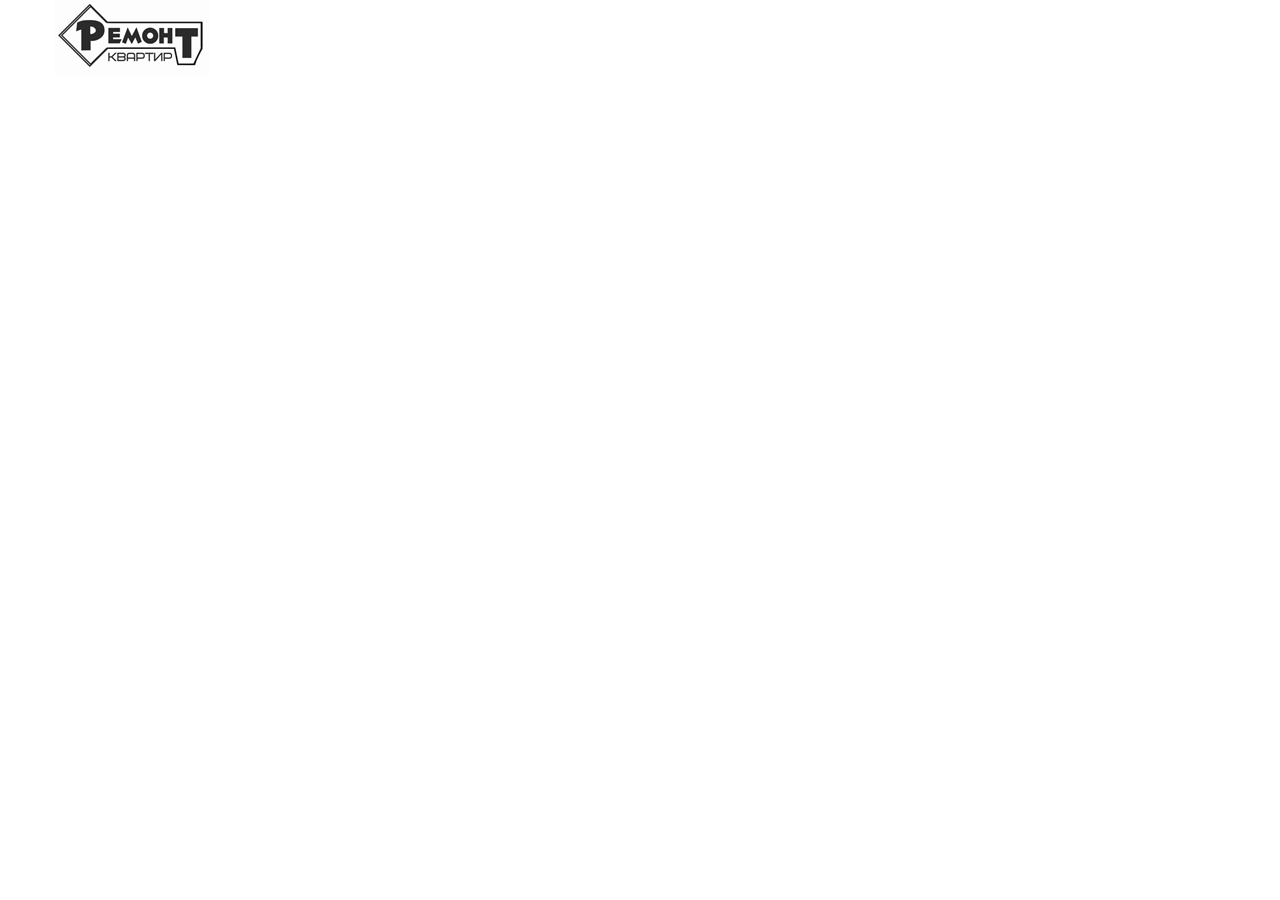
==== src/index.html @ b1ab9743 "Создал структура сайта, начал делать шапку, прикрепил логотип" ====
<!DOCTYPE html>
<html lang="ru">
<head>
    <meta charset="UTF-8">
    <meta name="viewport" content="width=device-width, initial-scale=1.0">
    <meta http-equiv="X-UA-Compatible" content="ie=edge">
    <title>Астраханский ремонт</title>
    <link rel="stylesheet" href="css/normalize.css">
    <link rel="stylesheet" href="css/style.css">
</head>
<body>
    <nav class="navbar">
      <div class="container">
        <div class="navbar-block">
          <div class="navbar__logo">
            <img src="img/logo.png" alt="">
          </div>
          <!-- /.navbar__logo -->
          <div class="navbar__info"></div>
          <!-- /.navbar__info -->
        </div>
        <!-- /.navbar-block -->
      </div>
      <!-- /.container -->
    </nav>
    <!-- /.navbar -->
</body>
</html>
---- src/css/style.css ----
.container {
  width: 1170px;
  margin: auto;
}
/*# sourceMappingURL=style.css.map */
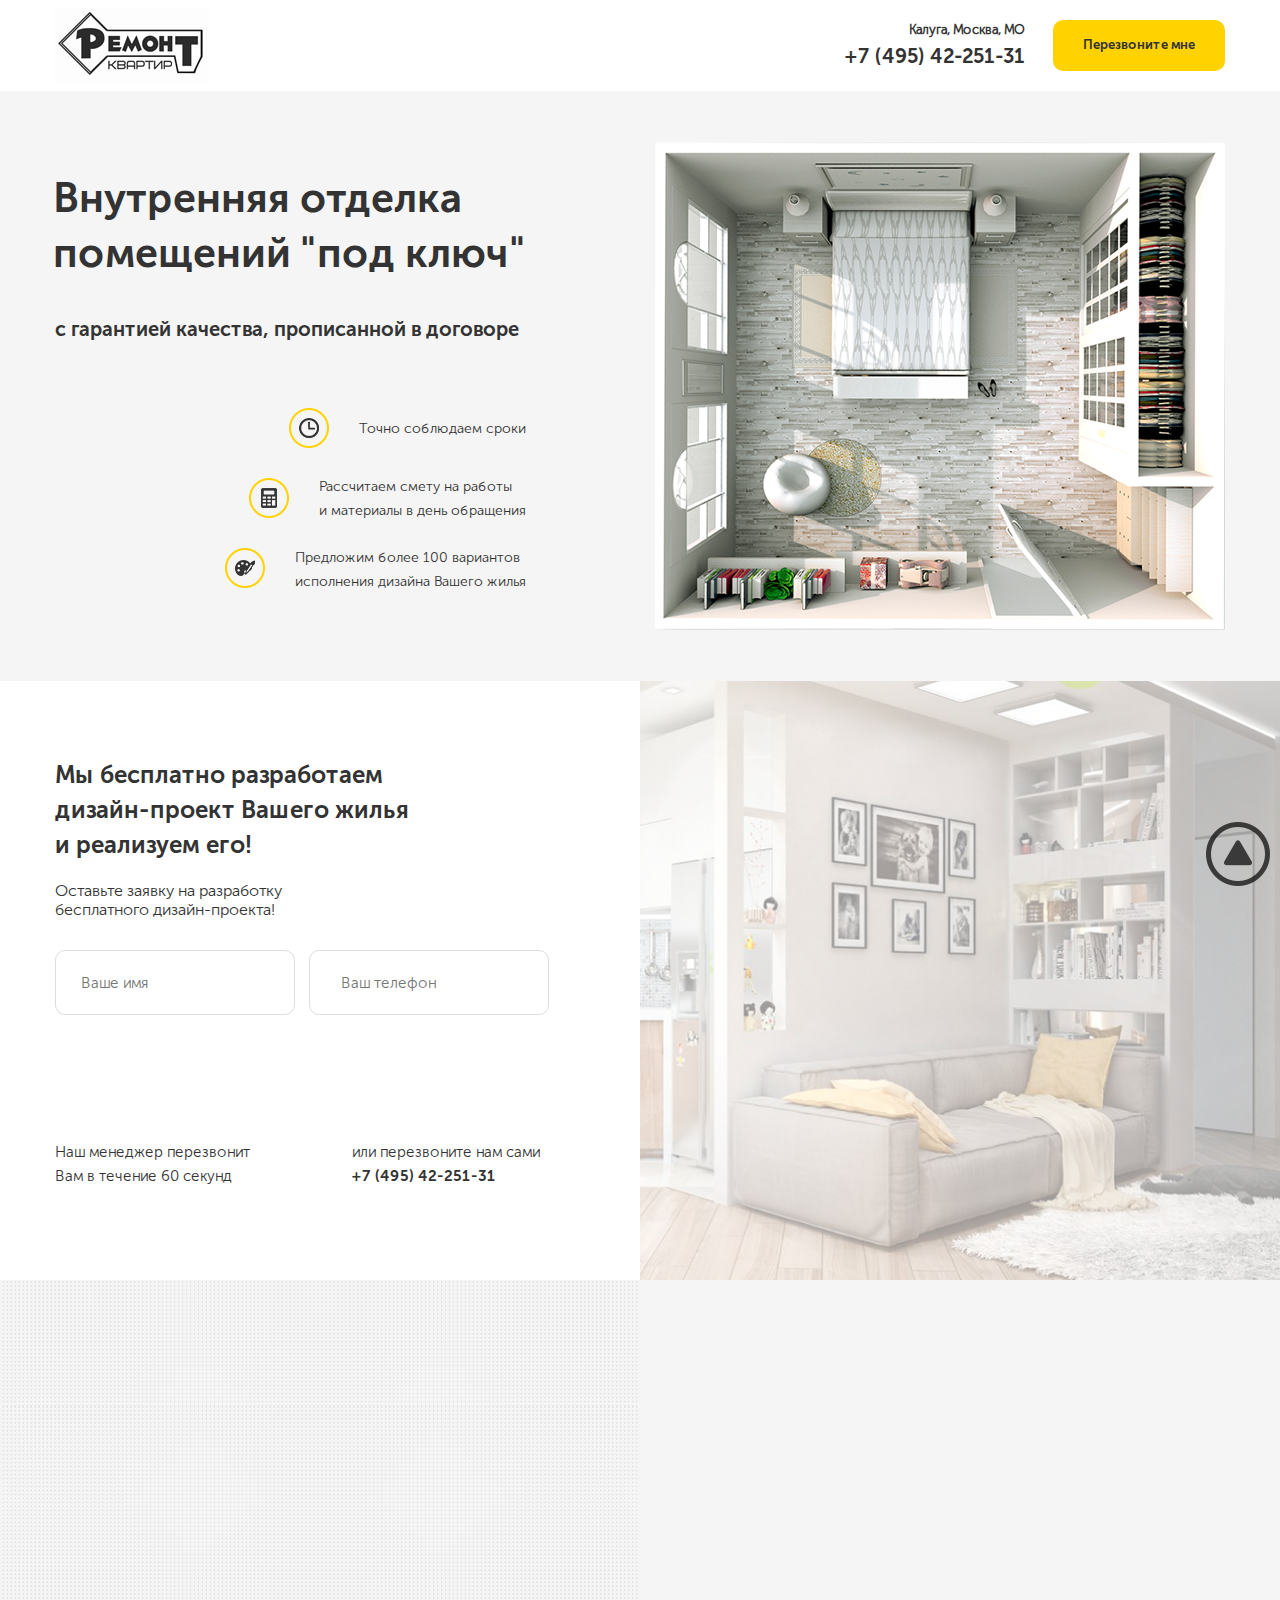
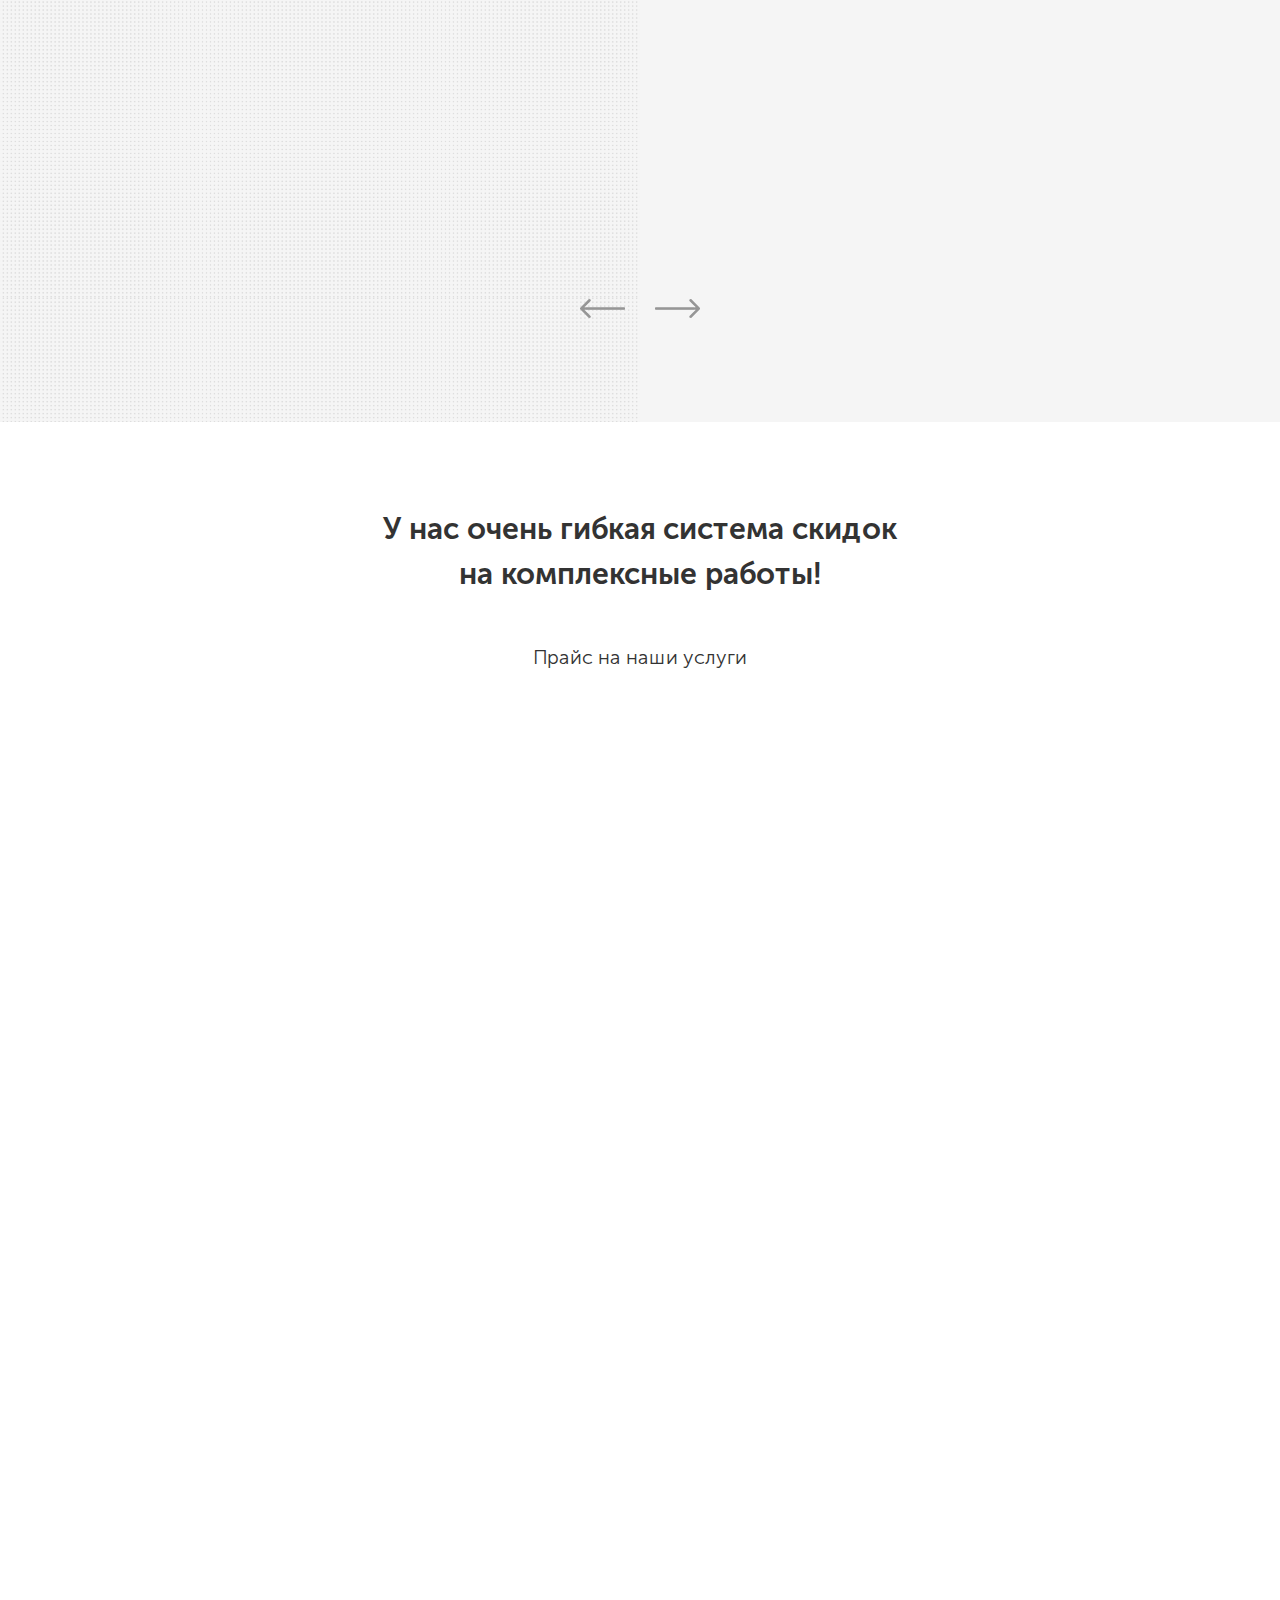
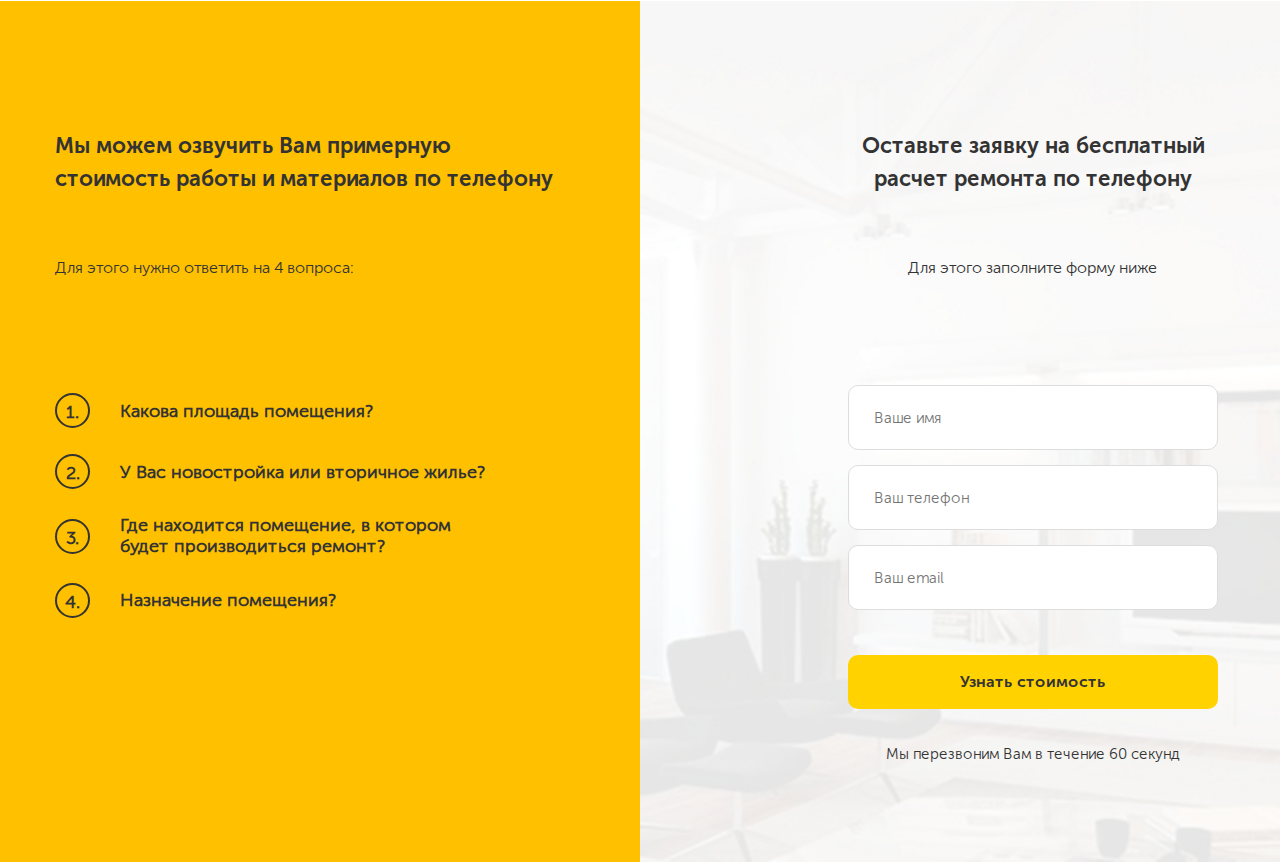
==== commit 4e1c3a21: "Выполнен урок 20" ====
--- a/src/index.html
+++ b/src/index.html
@@ -6,6 +6,8 @@
     <meta http-equiv="X-UA-Compatible" content="ie=edge">
     <title>Астраханский ремонт</title>
     <link rel="stylesheet" href="css/normalize.css">
+    <link rel="stylesheet" href="css/slick.css">
+    <link rel="stylesheet" href="css/animate.css">
     <link rel="stylesheet" href="css/style.css">
 </head>
 <body>
@@ -13,10 +15,18 @@
       <div class="container">
         <div class="navbar-block">
           <div class="navbar__logo">
-            <img src="img/logo.png" alt="">
+            <img src="img/logo.png" alt="логотип">
           </div>
           <!-- /.navbar__logo -->
-          <div class="navbar__info"></div>
+          <div class="navbar__info">
+            <div class="navbar__contacts">
+              <span class="navbar__address">
+                Калуга, Москва, МО
+              </span>
+              <a href="tel:+7(495)42-251-31" class="navbar_phone">+7 (495) 42-251-31</a>
+            </div>
+            <button class="button navbar__button" id="button">Перезвоните мне</button>
+          </div>
           <!-- /.navbar__info -->
         </div>
         <!-- /.navbar-block -->
@@ -24,5 +34,257 @@
       <!-- /.container -->
     </nav>
     <!-- /.navbar -->
+    <div class="main">
+      <div class="container">
+        <div class="main-block">
+          <div class="main-info">
+            <h1 class="main-info__title">Внутренняя отделка <br> помещений "под ключ"</h1>
+              <div class="main-info__subtitle">с гарантией качества, прописанной в договоре
+              </div>
+              <ul class="main-list">
+                <li class="main-list__item">
+                  <div class="main-list__image">
+                    <img src="img/clock.png" alt="Часы">
+                  </div>
+                  <span class="main-list__text">
+                    Точно соблюдаем сроки
+                  </span>
+                </li>
+                <li class="main-list__item">
+                  <div class="main-list__image">
+                    <img src="img/calc.png" alt="Калькулятор">   
+                  </div>
+                  <span class="main-list__text">
+                    Рассчитаем смету на работы <br>
+                    и материалы в день обращения           
+                  </span>
+                </li>
+                <li class="main-list__item">
+                  <div class="main-list__image">
+                    <img src="img/colors.png" alt="Краски">
+                  </div>
+                  <span class="main-list__text">
+                    Предложим более 100 вариантов <br>
+                    исполнения дизайна Вашего жилья 
+                  </span>
+                </li>
+              </ul>
+          </div>
+          <!-- /.main-block__info -->
+          <div class="main-image">
+            <img src="img/interior.png" alt="Интерьер">
+          </div>
+          <!-- /.main-image -->
+        </div>
+        <!-- /.main-block -->
+      </div>
+      <!-- /.container -->
+    </div>
+    <!-- /.main -->
+    <section class="offer">
+      <div class="container">
+        <div class="offer-block">
+            <h2 class="offer-block__title">Мы бесплатно разработаем дизайн-проект Вашего жилья и реализуем его!</h2>
+            <!-- /.offer-block__title -->
+            <span class="offer-block__subtitle">Оставьте заявку на разработку бесплатного дизайн-проекта!
+            </span>
+            <!-- /.offer-block__subtitle -->
+            <form action="#" class="form offer__form" id="offer-form">
+              <input type="text" name="username" class="input form__input" placeholder="Ваше имя">
+              <input type="tel" name="phone" class="input form__input phone" placeholder="Ваш телефон">
+              <button class="button offer__button wow pulse">Получить бесплатный дизайн-проект</button>
+            </form>
+            <!-- /.form offer__form -->
+            <div class="offer-block__footer">
+              <span class="offer-block__message">Наш менеджер перезвонит Вам в течение 60 секунд
+                </span>
+              <div class="offer-block__feedback">
+                <span class="offer-block__or-call">или перезвоните нам сами</span>
+                <a href="tel:+7(495)42-251-31" class="offer-block__call">+7 (495) 42-251-31</a>
+              </div>
+            </div>
+            <!-- /.offer-block__footer -->
+        </div>
+        <!-- /.offer-block -->
+      </div>
+      <!-- /.container -->
+    </section>
+    <!-- /.offer -->
+    <section class="section portfolio">
+      <div class="container">
+        <h2 class="section-title portfolio__title wow fadeInDown" data-wow-delay="0.3s">
+          Работая с 2007 года,<br> мы сделали более 500 ремонтов в квартирах и домах </h2>
+        <div class="slider wow zoomIn" data-wow-delay="0.6s">
+          <div class="slider__item"><img class="slider__img" src="img/slider-1.jpg" alt=""></div>
+          <div class="slider__item"><img class="slider__img" src="img/slider-2.jpg" alt=""></div>
+          <div class="slider__item"><img class="slider__img" src="img/slider-3.jpg" alt=""></div>
+          <div class="slider__item"><img class="slider__img" src="img/slider-1.jpg" alt=""></div>
+          <div class="slider__item"><img class="slider__img" src="img/slider-2.jpg" alt=""></div>
+          <div class="slider__item"><img class="slider__img" src="img/slider-3.jpg" alt=""></div>
+        </div>
+        <div class="arrows portfolio__arrows">
+          <div class="arrows-left"><img src="img/left-arrow.png" alt=""></div>
+          <div class="arrows-right"><img src="img/right-arrow.png" alt=""></div>
+        </div>
+      </div>
+      <!-- /.container -->
+    </section>
+    <!-- /.section portfolio -->
+
+    <div class="modal" id="modal">
+      <div class="modal-dialog">
+        <button class="modal-dialog__close" id="close">&times;</button>
+        <h4 class="modal-dialog__title">Высплывающее окно.</h4>
+      </div>
+      <!-- /.modal-dialog -->
+    </div>
+    <!-- /.modal -->
+    <section class="section price">
+      <div class="container">
+        <h2 class="section-title price__title">У нас очень гибкая система скидок на комплексные работы!
+          </h2>
+        <!-- /.section-title price__title -->
+        <span class="cection-subtitle price__subtitle">Прайс на наши услуги</span>
+        <!-- /.cection-subtitle price__subtitle -->
+        <div class="cards">
+          <div class="card price__card wow fadeInUp" data-wow-delay="0.1s">
+            <div class="card__image"><img src="img/price/1.png" alt="" class="card__img"></div>
+            <!-- /.card__image -->
+            <div class="card__text">
+              <h4 class="card__title">Ремонт ванных комнат и с/у</h4>
+              <!-- /.card__title -->
+              <a href="#" class="card__link">Узнать цены</a>
+              <!-- /.card__link -->
+            </div>
+            <!-- /.card__text -->
+          </div>
+          <!-- /.card -->
+          <div class="card price__card wow fadeInUp" data-wow-delay="0.2s">
+            <div class="card__image"><img src="img/price/6.png" alt="" class="card__img"></div>
+            <!-- /.card__image -->
+            <div class="card__text">
+              <h4 class="card__title">Ремонт комнат и квартир</h4>
+              <!-- /.card__title -->
+              <a href="#" class="card__link">Узнать цены</a>
+              <!-- /.card__link -->
+            </div>
+            <!-- /.card__text -->
+          </div>
+          <!-- /.card -->
+          <div class="card price__card wow fadeInUp" data-wow-delay="0.3s">
+            <div class="card__image"><img src="img/price/2.png" alt="" class="card__img"></div>
+            <!-- /.card__image -->
+            <div class="card__text">
+              <h4 class="card__title">Отделка офисных помещений</h4>
+              <!-- /.card__title -->
+              <a href="#" class="card__link">Узнать цены</a>
+              <!-- /.card__link -->
+            </div>
+            <!-- /.card__text -->
+          </div>
+          <!-- /.card -->
+          <div class="card price__card wow fadeInUp" data-wow-delay="0.4s">
+            <div class="card__image"><img src="img/price/5.png" alt="" class="card__img"></div>
+            <!-- /.card__image -->
+            <div class="card__text">
+              <h4 class="card__title">Ремонт в новостройках</h4>
+              <!-- /.card__title -->
+              <a href="#" class="card__link">Узнать цены</a>
+              <!-- /.card__link -->
+            </div>
+            <!-- /.card__text -->
+          </div>
+          <!-- /.card -->
+          <div class="card price__card wow fadeInUp" data-wow-delay="0.5s">
+            <div class="card__image"><img src="img/price/4.png" alt="" class="card__img"></div>
+            <!-- /.card__image -->
+            <div class="card__text">
+              <h4 class="card__title">Ремонт кухонь</h4>
+              <!-- /.card__title -->
+              <a href="#" class="card__link">Узнать цены</a>
+              <!-- /.card__link -->
+            </div>
+            <!-- /.card__text -->
+          </div>
+          <!-- /.card -->
+          <div class="card price__card wow fadeInUp" data-wow-delay="0.6s">
+            <div class="card__image"><img src="img/price/3.png" alt="" class="card__img"></div>
+            <!-- /.card__image -->
+            <div class="card__text">
+              <h4 class="card__title">Ремонт дач и коттеджей</h4>
+              <!-- /.card__title -->
+              <a href="#" class="card__link">Узнать цены</a>
+              <!-- /.card__link -->
+            </div>
+            <!-- /.card__text -->
+          </div>
+          <!-- /.card -->
+        </div>
+        <!-- /.cards -->
+      </div>
+
+      <!-- /.container -->
+    </section>
+    <!-- /.section price -->
+  <div class="section brif">
+    <div class="container">
+      <div class="brif-block">
+        <div class="interview brif__interview">
+          <h3 class="interview__title">Мы можем озвучить Вам примерную стоимость работы и материалов по телефону</h3>
+          <span class="interview__subtitle">Для этого нужно ответить на 4 вопроса:</span>
+          <ul class="interview-list">
+            <li class="interview-list__item">
+              <span class="interview-list__counter">1.</span>
+              <span class="interview-list__text">Какова площадь помещения?</span>
+            </li>
+            <li class="interview-list__item">
+              <span class="interview-list__counter">2.</span>
+              <span class="interview-list__text">У Вас новостройка или вторичное жилье?</span>
+            </li>
+            <li class="interview-list__item">
+              <span class="interview-list__counter">3.</span>
+              <span class="interview-list__text">Где находится помещение, в котором будет производиться ремонт?</span>
+            </li>
+            <li class="interview-list__item">
+              <span class="interview-list__counter">4.</span>
+              <span class="interview-list__text">Назначение помещения?</span>
+            </li>
+          </ul>
+        </div>
+        <!-- /.interview brif__interview -->
+        <div class="form brif__form">
+          <h3 class="form__title">Оставьте заявку на бесплатный 
+              расчет ремонта по телефону</h3>
+          <span class="form__subtitle">Для этого заполните форму ниже</span>
+          <form action="#" id="brif-form">
+            <input type="text" name="username" class="input brif__input" placeholder="Ваше имя">
+            <input type="tel" name="phone" class="input brif__input phone" placeholder="Ваш телефон">
+            <input type="email" name="email" class="input brif__input" placeholder="Ваш email">
+            <button class="button brif__button">Узнать стоимость</button>
+            <span class="form__discription">Мы перезвоним Вам в течение 60 секунд</span>
+          </form>
+        </div>
+        <!-- /.form brif__form -->
+      </div>
+      <!-- /.brif-block -->
+    </div>
+    <!-- /.container -->
+  </div>
+  <!-- /.section brif -->
+
+
+    <div class="navigation">
+      <img src="img/up.png" alt="наверх" id="top">
+    </div>
+
+    <script src="js/jquery-3.4.1.min.js"></script>
+    <script src="js/modal.js"></script>
+    <script src="js/nav.js"></script>
+    <script src="js/slick.min.js"></script>
+    <script src="js/portfolio.js"></script>
+    <script src="js/wow.min.js"></script>
+    <script src="js/jquery.validate.min.js"></script>
+    <script src="js/jquery.maskedinput.min.js"></script>
+    
 </body>
 </html>--- a/src/css/style.css
+++ b/src/css/style.css
@@ -1,5 +1,833 @@
+* {
+  -webkit-box-sizing: border-box;
+          box-sizing: border-box;
+}
+
+body {
+  font-family: 'Museo Sans 300 Light';
+}
+
+img {
+  max-width: 100%;
+}
+
 .container {
-  width: 1170px;
+  max-width: 1170px;
+  margin-left: auto;
+  margin-right: auto;
+}
+
+.button {
+  border-radius: 10px;
+  background-color: #ffd200;
+  border: none;
+  padding: 18px 30px;
+  -webkit-transition: 0.2s;
+  transition: 0.2s;
+}
+
+.button:hover {
+  background-color: #ffe04d;
+  cursor: pointer;
+}
+
+.button:focus {
+  outline: none;
+}
+
+.button:active {
+  background-color: #cca800;
+}
+
+.arrows-left:hover, .arrows-right:hover {
+  cursor: pointer;
+}
+
+@media (max-width: 1200px) {
+  .container {
+    width: 95%;
+  }
+}
+
+@media (max-width: 768px) {
+  .navbar__contacts {
+    display: none;
+  }
+}
+
+@media (max-width: 567px) {
+  .container {
+    width: 95%;
+  }
+}
+
+.navbar {
+  padding: 8px 0;
+}
+
+.navbar-block {
+  display: -webkit-box;
+  display: -ms-flexbox;
+  display: flex;
+  -webkit-box-pack: justify;
+      -ms-flex-pack: justify;
+          justify-content: space-between;
+  -webkit-box-align: center;
+      -ms-flex-align: center;
+          align-items: center;
+}
+
+.navbar__info {
+  display: -webkit-box;
+  display: -ms-flexbox;
+  display: flex;
+  -webkit-box-align: center;
+      -ms-flex-align: center;
+          align-items: center;
+  text-align: right;
+}
+
+.navbar__address {
+  display: -webkit-box;
+  display: -ms-flexbox;
+  display: flex;
+  -webkit-box-orient: vertical;
+  -webkit-box-direction: normal;
+      -ms-flex-direction: column;
+          flex-direction: column;
+  color: #333333;
+  font-size: 13px;
+  font-weight: 700;
+  margin-bottom: 7px;
+  font-family: 'Museo Sans 300 Light';
+}
+
+.navbar__logo {
+  display: -webkit-box;
+  display: -ms-flexbox;
+  display: flex;
+  -webkit-box-pack: center;
+      -ms-flex-pack: center;
+          justify-content: center;
+  -webkit-box-align: center;
+      -ms-flex-align: center;
+          align-items: center;
+}
+
+.navbar__button {
+  margin-left: 28px;
+  font-family: 'Museo Sans 700 Light';
+  color: #333333;
+  font-size: 13px;
+  font-weight: 400;
+}
+
+.navbar_phone {
+  color: #333333;
+  font-size: 20px;
+  font-weight: 700;
+  text-decoration: none;
+  font-family: 'Museo Sans 700 Light';
+}
+
+@media (max-width: 382px) {
+  .navbar {
+    padding: 17px 0;
+  }
+  .navbar__logo {
+    max-width: 91px;
+  }
+  .navbar__button {
+    font-size: 10px;
+    padding: 15px 26px 14px 26px;
+    border-radius: 5px;
+  }
+}
+
+.main {
+  padding-top: 51px;
+  padding-bottom: 47px;
+  background-color: #f5f5f5;
+}
+
+.main-block {
+  display: -webkit-box;
+  display: -ms-flexbox;
+  display: flex;
+  -webkit-box-pack: justify;
+      -ms-flex-pack: justify;
+          justify-content: space-between;
+  -webkit-box-align: center;
+      -ms-flex-align: center;
+          align-items: center;
+}
+
+.main-info {
+  margin-top: -1px;
+}
+
+.main-info__title {
+  color: #333333;
+  font-size: 41px;
+  line-height: 55px;
+  margin: 0px 0 16px -2px;
+  font-family: 'Museo Sans 700 Light';
+}
+
+.main-info__subtitle {
+  color: #333333;
+  font-size: 20px;
+  font-weight: 700;
+  line-height: 65px;
+  font-family: 'Museo Sans 700 Light';
+}
+
+.main-list {
+  margin: 0;
+  padding: 32px 0 0 0;
+}
+
+.main-list__text {
+  font-family: 'Museo Sans 300 Light';
+  font-size: 14px;
+  font-weight: 400;
+  line-height: 24px;
+  color: #333333;
+}
+
+.main-list__item {
+  display: -webkit-box;
+  display: -ms-flexbox;
+  display: flex;
+  -webkit-box-pack: end;
+      -ms-flex-pack: end;
+          justify-content: end;
+  -webkit-box-align: center;
+      -ms-flex-align: center;
+          align-items: center;
+}
+
+.main-list__image {
+  margin-right: 30px;
+  padding: 14px 0 12px 0;
+}
+
+@media (max-width: 1200px) {
+  .main-block {
+    -webkit-box-orient: vertical;
+    -webkit-box-direction: normal;
+        -ms-flex-direction: column;
+            flex-direction: column;
+  }
+}
+
+@media (max-width: 768px) {
+  .main-info__title {
+    margin-bottom: 0;
+  }
+  .main-list {
+    padding-top: 18px;
+    margin-bottom: 38px;
+  }
+  .main-list__image {
+    padding: 10px 0 10px 0;
+  }
+  .main-image {
+    margin-bottom: 52px;
+  }
+}
+
+@media (max-width: 386px) {
+  .container {
+    max-width: 87%;
+  }
+  .main {
+    margin-top: 0;
+    padding: 0;
+  }
+  .main-info__title {
+    font-size: 24px;
+    padding: 45px 0 0 6px;
+    line-height: 1.2;
+  }
+}
+
+@font-face {
+  font-family: 'Museo Sans 300 Light';
+  src: url("../fonts/MuseoSans/MuseoSansCyrl-300.eot");
+  src: url("../fonts/MuseoSans/MuseoSansCyrl-300.eot?#iefix") format("embedded-opentype"), url("../fonts/MuseoSans/MuseoSansCyrl-300.woff") format("woff"), url("../fonts/MuseoSans/MuseoSansCyrl-300.ttf") format("truetype");
+  font-weight: normal;
+  font-style: normal;
+}
+
+@font-face {
+  font-family: 'Museo Sans 700 Light';
+  src: url("../fonts/MuseoSans/MuseoSansCyrl-700.eot");
+  src: url("../fonts/MuseoSans/MuseoSansCyrl-700.eot?#iefix") format("embedded-opentype"), url("../fonts/MuseoSans/MuseoSansCyrl-700.woff") format("woff"), url("../fonts/MuseoSans/MuseoSansCyrl-700.ttf") format("truetype");
+  font-weight: normal;
+  font-style: normal;
+}
+
+.offer {
+  padding-top: 56px;
+  padding-bottom: 92px;
+  background: url("../img/background_offer.png") no-repeat;
+  background-size: contain;
+  background-position: center right;
+  position: relative;
+}
+
+.offer:before {
+  content: '';
+  width: 50%;
+  height: 100%;
+  position: absolute;
+  background: #ffffff;
+  top: 0;
+  left: 0;
+}
+
+.offer__button {
+  width: 100%;
+  margin-top: 30px;
+  color: #333333;
+  font-family: "Museo Sans 700 Light";
+  font-size: 16px;
+  font-weight: 400;
+  line-height: 18px;
+  padding: 25px 92px 27px 92px;
+}
+
+.offer-block {
+  width: 50%;
+  padding-right: 90px;
+  position: relative;
+}
+
+.offer-block__title {
+  margin-bottom: 20px;
+  color: #333333;
+  font-family: "Museo Sans 700 Light";
+  font-size: 24px;
+  line-height: 35px;
+  max-width: 354px;
+}
+
+.offer-block__subtitle {
+  display: block;
+  margin-bottom: 31px;
+  color: #333333;
+  font-family: "Museo Sans 300 Light";
+  font-size: 16px;
+  max-width: 232px;
+}
+
+.offer-block__footer {
+  display: -webkit-box;
+  display: -ms-flexbox;
+  display: flex;
+  -webkit-box-orient: horizontal;
+  -webkit-box-direction: normal;
+      -ms-flex-direction: row;
+          flex-direction: row;
+  -webkit-box-pack: justify;
+      -ms-flex-pack: justify;
+          justify-content: space-between;
+  padding-top: 25px;
+}
+
+.offer-block__message {
+  max-width: 225px;
+  color: #333333;
+  font-family: "Museo Sans 300 Light";
+  font-size: 15px;
+  line-height: 24px;
+}
+
+.offer-block__feedback {
+  display: -webkit-box;
+  display: -ms-flexbox;
+  display: flex;
+  -webkit-box-orient: vertical;
+  -webkit-box-direction: normal;
+      -ms-flex-direction: column;
+          flex-direction: column;
+  max-width: 192px;
+  margin-right: 10px;
+}
+
+.offer-block__or-call {
+  color: #333333;
+  font-family: "Museo Sans 300 Light";
+  font-size: 15px;
+  line-height: 24px;
+}
+
+.offer-block__call {
+  text-decoration: none;
+  color: #333333;
+  font-family: "Museo Sans 700 Light";
+  font-size: 15px;
+  line-height: 24px;
+}
+
+.form__input {
+  width: 240px;
+  height: 65px;
+  border-radius: 10px;
+  border: 1px solid #dddddd;
+  padding: 26px 0 26px 25px;
+  color: #999999;
+  font-family: "Museo Sans 300 Light";
+  font-size: 15px;
+  font-weight: 400;
+  line-height: 24px;
+}
+
+.form__input:first-child {
+  margin-right: 10px;
+}
+
+.form__input:nth-child(2) {
+  padding-left: 31px;
+}
+
+@media (max-width: 1200px) {
+  .form__input:first-child {
+    margin-bottom: 10px;
+  }
+  .form__input {
+    width: 100%;
+  }
+  .offer {
+    margin-left: 40px;
+  }
+  .offer__button {
+    padding: 25px 24px 27px 24px;
+  }
+}
+
+@media (max-width: 768px) {
+  .offer {
+    margin-left: 40px;
+  }
+  .offer__button {
+    padding: 15px 20px 15px 20px;
+    font-size: 13px;
+  }
+  .offer-block__message {
+    font-size: 13px;
+    line-height: 20px;
+    max-width: 220px;
+  }
+  .offer-block__or-call {
+    font-size: 13px;
+    line-height: 20px;
+  }
+  .offer-block__call {
+    font-size: 12px;
+    line-height: 20px;
+  }
+  .offer-block__feedback {
+    margin: 0;
+  }
+}
+
+.modal {
+  position: fixed;
+  left: 0;
+  top: 0;
+  width: 100%;
+  height: 100%;
+  background-color: rgba(0, 0, 0, 0.5);
+  display: none;
+}
+
+.modal_active {
+  display: -webkit-box;
+  display: -ms-flexbox;
+  display: flex;
+}
+
+.modal-dialog {
+  position: relative;
   margin: auto;
+  max-width: 450px;
+  width: 90%;
+  man-width: 200px;
+  background-color: #fff;
+  padding: 40px;
+  border-radius: 2px;
+}
+
+.modal-dialog__title {
+  color: #333333;
+  font-size: 20px;
+  font-weight: 700;
+  text-decoration: none;
+  font-family: 'Museo Sans 700 Light';
+}
+
+.modal-dialog__close {
+  position: absolute;
+  top: 0;
+  right: 0;
+  border-radius: 2px;
+  border: none;
+  background-color: #ccffff;
+}
+
+.modal-dialog__close:focus {
+  outline: none;
+}
+
+.modal-dialog__close:active {
+  background-color: #4dffff;
+}
+
+.navigation {
+  position: fixed;
+  display: inline-block;
+  right: 10px;
+  bottom: 10px;
+  opacity: 0.7;
+}
+
+.navigation:hover {
+  cursor: pointer;
+}
+
+.portfolio {
+  background: #f5f5f5 url("../img/potrfolio-pattern.jpg") repeat-y center;
+  background-size: 50%;
+  background-position: center left;
+}
+
+.portfolio__title {
+  text-align: center;
+  padding: 87px 0 94px 0;
+  margin: 0;
+  color: #333333;
+  font-family: 'Museo Sans 700 Light';
+  font-size: 30px;
+  line-height: 45px;
+}
+
+.portfolio__arrows {
+  margin: auto;
+  margin-top: 68px;
+  padding-bottom: 100px;
+  max-width: 120px;
+  display: -webkit-box;
+  display: -ms-flexbox;
+  display: flex;
+  -webkit-box-pack: justify;
+      -ms-flex-pack: justify;
+          justify-content: space-between;
+}
+
+.slick-slide:focus {
+  outline: none;
+}
+
+.slick-active {
+  width: 400px !important;
+}
+
+.slick-track {
+  width: 6000px !important;
+}
+
+.price__title {
+  max-width: 515px;
+  margin: auto;
+  text-align: center;
+  margin-top: 85px;
+  color: #333333;
+  font-family: "Museo Sans 700 Light";
+  font-size: 30px;
+  line-height: 45px;
+  margin-bottom: 38px;
+}
+
+.price__subtitle {
+  margin-bottom: 47px;
+  text-align: center;
+  display: block;
+  color: #333333;
+  font-family: "Museo Sans 300 Light";
+  font-size: 20px;
+  line-height: 45px;
+}
+
+.price__card {
+  padding-bottom: 44px;
+  margin-bottom: 30px;
+  width: 370px;
+}
+
+.cards {
+  display: -webkit-box;
+  display: -ms-flexbox;
+  display: flex;
+  -webkit-box-pack: justify;
+      -ms-flex-pack: justify;
+          justify-content: space-between;
+  -ms-flex-wrap: wrap;
+      flex-wrap: wrap;
+}
+
+.card {
+  text-align: center;
+  border: 1px solid #e8e8e8;
+}
+
+.card:hover {
+  -webkit-box-shadow: 0 20px 25px rgba(0, 0, 0, 0.1);
+          box-shadow: 0 20px 25px rgba(0, 0, 0, 0.1);
+  -webkit-transition: 0.2s;
+  transition: 0.2s;
+}
+
+.card:hover .card__image:before {
+  opacity: 1;
+}
+
+.card__image {
+  position: relative;
+}
+
+.card__image::before {
+  content: '';
+  position: absolute;
+  left: 0;
+  top: 0;
+  width: 100%;
+  height: 100%;
+  background-image: -webkit-gradient(linear, left bottom, left top, from(#ffd200), to(rgba(255, 255, 255, 0)));
+  background-image: linear-gradient(to top, #ffd200 0%, rgba(255, 255, 255, 0) 100%);
+  opacity: 0;
+  -webkit-transition: 0.2s;
+  transition: 0.2s;
+}
+
+.card__title {
+  color: #333333;
+  font-family: "Museo Sans 300 Light";
+  font-size: 18px;
+  line-height: 45px;
+  margin-top: 22px;
+  margin-left: 3px;
+  margin-bottom: 17px;
+}
+
+.card__img {
+  display: block;
+}
+
+.card__link {
+  display: inline-block;
+  color: #333333;
+  font-family: "Museo Sans 700 Light";
+  font-size: 16px;
+  line-height: 18px;
+  text-decoration: none;
+  position: relative;
+}
+
+.card__link:hover:after {
+  height: 12px;
+}
+
+.card__link:after {
+  content: '';
+  display: block;
+  position: absolute;
+  bottom: -4px;
+  left: 0;
+  width: 100%;
+  height: 3px;
+  background-color: #ffd200;
+  z-index: -1;
+  -webkit-transition: 0.2s;
+  transition: 0.2s;
+}
+
+.brif {
+  background: url("../img/brif/brif_bg.jpg"), url("../img/brif/brif_bg_right.jpg");
+  background-position: left center, center right;
+  background-size: 50%, cover;
+  background-repeat: repeat-y, no-repeat;
+}
+
+.brif-block {
+  display: -webkit-box;
+  display: -ms-flexbox;
+  display: flex;
+  padding-top: 106px;
+  padding-bottom: 96px;
+}
+
+.brif__interview {
+  -ms-flex-preferred-size: 50%;
+      flex-basis: 50%;
+  padding-right: 71px;
+}
+
+.brif__form {
+  -ms-flex-preferred-size: 50%;
+      flex-basis: 50%;
+  padding-left: 200px;
+  text-align: center;
+}
+
+.brif__input {
+  width: 100%;
+  max-width: 370px;
+  margin-bottom: 15px;
+  height: 65px;
+  border-radius: 10px;
+  border: 1px solid #dddddd;
+  padding: 26px 0 26px 25px;
+  color: #999999;
+  font-family: "Museo Sans 300 Light";
+  font-size: 15px;
+  font-weight: 400;
+  line-height: 24px;
+}
+
+.brif__button {
+  width: 100%;
+  max-width: 370px;
+  margin-top: 30px;
+  margin-bottom: 33px;
+  color: #333333;
+  font-family: "Museo Sans 700 Light";
+  font-size: 16px;
+  font-weight: 400;
+  line-height: 18px;
+}
+
+.interview__title {
+  margin-bottom: 50px;
+  color: #333333;
+  font-family: "Museo Sans 700 Light";
+  font-size: 22px;
+  line-height: 33px;
+}
+
+.interview__subtitle {
+  color: #333333;
+  font-family: "Museo Sans 300 Light";
+  font-size: 16px;
+  line-height: 45px;
+}
+
+.interview-list {
+  margin-top: 103px;
+  color: #333333;
+  font-family: "Museo Sans 300 Light";
+  font-size: 18px;
+  font-weight: 600;
+  list-style: none;
+  padding: 0;
+}
+
+.interview-list__item {
+  display: -webkit-box;
+  display: -ms-flexbox;
+  display: flex;
+  -webkit-box-align: center;
+      -ms-flex-align: center;
+          align-items: center;
+  margin-bottom: 26px;
+}
+
+.interview-list__counter {
+  display: inline-block;
+  text-align: center;
+  line-height: 35px;
+  width: 35px;
+  height: 35px;
+  border: 2px solid #333333;
+  border-radius: 50%;
+  margin-right: 30px;
+}
+
+.interview-list__text {
+  max-width: 379px;
+}
+
+.form__title {
+  margin-bottom: 50px;
+  color: #333333;
+  font-family: "Museo Sans 700 Light";
+  font-size: 22px;
+  line-height: 33px;
+}
+
+.form__subtitle {
+  display: block;
+  margin-bottom: 95px;
+  color: #333333;
+  font-family: "Museo Sans 300 Light";
+  font-size: 16px;
+  line-height: 45px;
+}
+
+.form__discription {
+  color: #333333;
+  font-family: "Museo Sans 300 Light";
+  font-size: 15px;
+  font-weight: 400;
+  line-height: 24px;
+}
+
+@media (max-width: 1200px) {
+  .interview {
+    padding-right: 30px;
+  }
+  .interview__title {
+    font-size: 24px;
+    margin-bottom: 15px;
+  }
+  .interview__subtitle {
+    margin-bottom: 30px;
+  }
+  .interview-list__text {
+    font-size: 14px;
+    max-width: 300px;
+  }
+  .interview-list__counter {
+    margin-right: 20px;
+  }
+  .brif__form {
+    padding-left: 30px;
+  }
+  .form__title {
+    font-size: 24px;
+    margin-bottom: 15px;
+  }
+  .form__subtitle {
+    margin-bottom: 30px;
+  }
+}
+
+@media (max-width: 768px) {
+  .brif {
+    background: url("../img/brif/brif_bg.jpg"), url("../img/brif/brif_bg_right.jpg");
+    background-position: top center, center bottom;
+    background-size: 100% 50%, cover;
+    background-repeat: repeat-x, no-repeat;
+  }
+  .brif-block {
+    -webkit-box-orient: vertical;
+    -webkit-box-direction: normal;
+        -ms-flex-direction: column;
+            flex-direction: column;
+  }
+  .brif__form {
+    padding-top: 80px;
+  }
 }
 /*# sourceMappingURL=style.css.map */